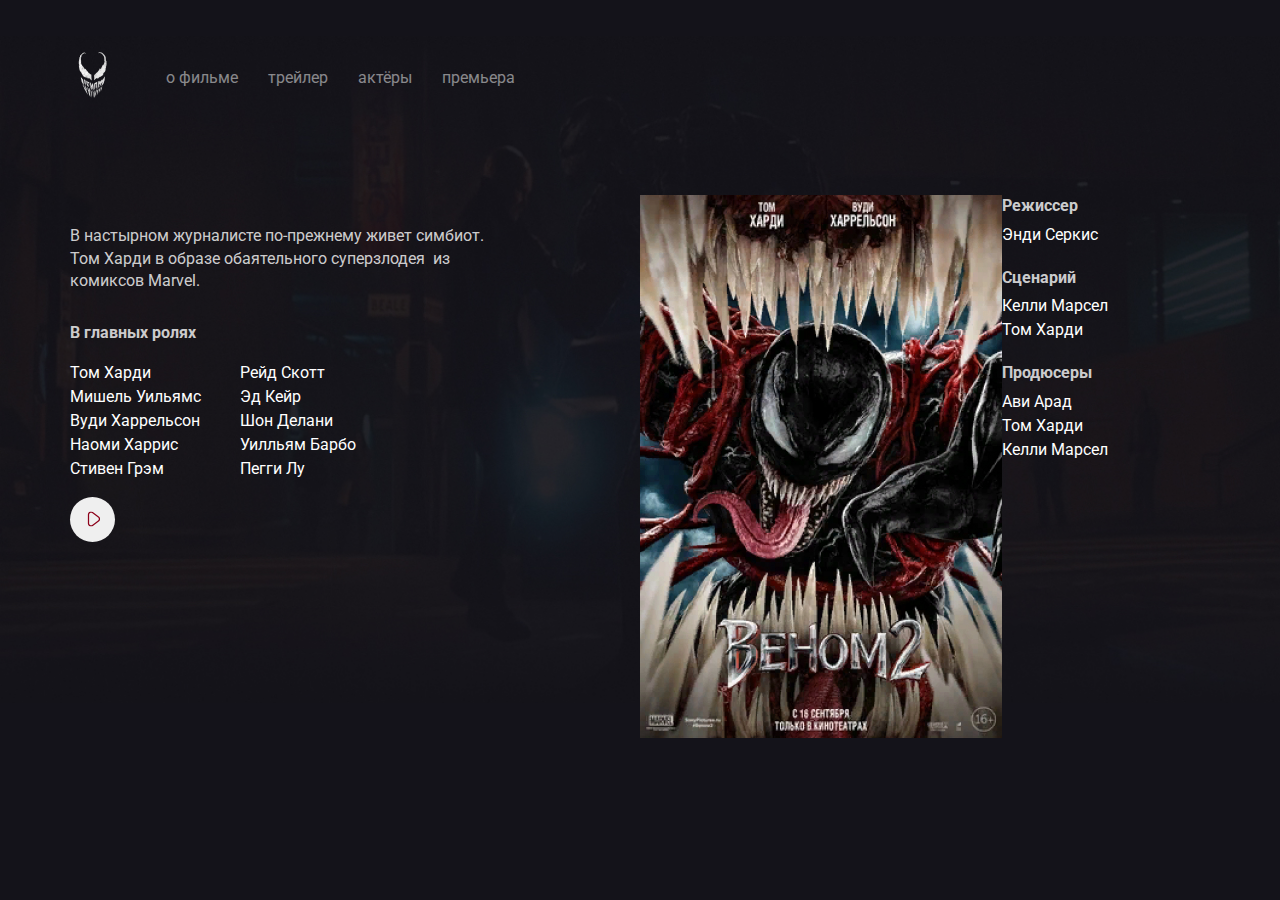
==== about.html @ fcde6d67 "Add files via upload" ====
<!DOCTYPE html>
<html lang="ru">
<head>
	<meta charset="utf-8">
	<meta http-equiv="X-UA-Compatible" content="IE=edge">
	<meta name="viewport" content="width=device-width, initial-scale=1.0">
	<title>о фильме</title>
	<link rel="preconnect" href="https://fonts.gstatic.com">
    <link href="https://fonts.googleapis.com/css2?family=Roboto:wght@400;700&display=swap" rel="stylesheet">
    <link rel="stylesheet" href="css/normalize.css">
	<link rel="stylesheet" href="css/style.css">
</head>
<body class='primary-bg'>
	<div class="container">
		<header class="header">
		<a href="/" class="logo-link">
			<img width="46" heigth="71" src="image/logo.png" alt="logo: Venom" class="logo-image">
		</a>
		<nav class="nav">
			<ul class="nav-menu">
				<li class="nav-menu-item">
					<a href="about.html" class="nav-menu-link">о фильме</a>
				</li>
				<li class="nav-menu-item">
					<a href="trailer.html" class="nav-menu-link">трейлер</a>
				</li>
				<li class="nav-menu-item">
					<a href="actors.html" class="nav-menu-link">актёры</a>
				</li>
				<li class="nav-menu-item">
					<a href="premier.html" class="nav-menu-link">премьера</a>
				</li>
		    </ul>
		</nav>
		</header>
		<div class="content">
			<div class="col">
				<h2 class="content-title"></h2>
				<p class="content-text">В настырном журналисте по-прежнему живет симбиот.  Том Харди в образе обаятельного суперзлодея  из комиксов Marvel.</p>
				<h3 class="content-subtitle">В главных ролях</h3>
				<ul class="list colum-2">
					<li class="list-item">Том Харди</li>
					<li class="list-item">Мишель Уильямс</li>
					<li class="list-item">Вуди Харрельсон</li>
					<li class="list-item">Наоми Харрис</li>
					<li class="list-item">Стивен Грэм</li>
					<li class="list-item">Рейд Скотт</li>
					<li class="list-item">Эд Кейр</li>
					<li class="list-item">Шон Делани</li>
					<li class="list-item">Уилльям Барбо</li>
					<li class="list-item">Пегги Лу</li>
				</ul>
				<div class="trailer">
					<button class="play">
						<img src="/image/play.svg" alt="icon: play " class="play-icon">
					</button>
				</div>
			</div>
			<div class="col">
				<div class="poster-wrapper">
					<img src="/image/poster.jpg" alt="icon: poster" class="poster-icon">
					<div class="creators">
						<h3 class="content-subtitle">Режиссер</h3>
						<ul class="list">
							<li class="list-item">Энди Серкис</li>
						</ul>
						<h3 class="content-subtitle">Сценарий</h3>
						<ul class="list">
							<li class="list-item">Келли Марсел</li>
							<li class="list-item">Том Харди</li>
						</ul>
						<h3 class="content-subtitle">Продюсеры</h3>
						<ul class="list">
							<li class="list-item">Ави Арад</li>
							<li class="list-item">Том Харди</li>
							<li class="list-item">Келли Марсел</li>
						</ul>
					</div>
				</div>
			</div>
		</div>
	</div>
</body>
</html>
---- css/style.css ----
body{
	color: #fff;
	font-family: "Roboto", sans-serif;
	background-color: #14131a;
}
.container{
	max-width: 1140px;
	margin: auto;
}
.header{
	display: flex;
	align-items: center;
	margin-top: 40px;
	margin-bottom: 80px;
}
.logo-link{
	display: inline-block;
	margin-right: 50px;
}
.nav-menu{
	margin: 0;
	padding: 0;
	list-style: none;
	display: flex;
}
.nav-menu-item{
	margin-right: 30px;
}
.nav-menu-link{
	text-decoration: none;
	color: rgba(255, 255, 255, 0.5);
}
.film-date{
	display: block;
	font-size: 24px;
	line-height: 28px;
	margin-bottom: 38px;
	color: rgba(255, 255, 255, 0.8);
}
.film-description{
	margin-top: 40px;
	max-width: 423px;
	font-size: 16px;
	line-height: 140%;
	color: rgba(255, 255, 255, 0.8);
}
.button{
	padding: 15px 30px;
	border: none;
	border-radius: 5px;
	text-decoration: none;
	cursor: pointer;
}
.button-icon, .button-text{
	display: inline-block;
	vertical-align: middle;
}
.button-text{
	font-size: 14px;
	line-height: 16px;
	margin-left: 10px;
}
.button-primary{
	color: #8d0019;
	background-color: #fff;
}
.button-link{
	color: #fff;
}
.button-group{
	margin-top: 70px;
}
.venom{
	position: absolute;
	top: 0px;
	right: 0px;
}
.blood{
	background: url('../image/blood.png') no-repeat top right, #14131a url('../image/background.jpg') no-repeat center center / 100%;
}
.primary-bg{
	background: #14131a url('../image/background.jpg') no-repeat center center / 100%;
}
.content{
	display: flex;
}
.col{
	flex-basis: 50%;
}
.content-title{
	font-weight: bold;
	font-size: 36px;
	line-height: 42px;
	color: rgba(255, 255, 255, 0.8);
	margin-bottom: 20px;
}
.content-subtitle{
	font-size: 16px;
	line-height: 140%;
	color: rgba(255, 255, 255, 0.8);
	margin-bottom: 15px;
	margin-top: 0px;
}
.content-text{
	font-size: 16px;
	line-height: 140%;
	color: rgba(255, 255, 255, 0.8);
	max-width: 423px;
	margin-bottom: 30px;
}
.content .list{
	list-style-type: none;
	padding:0;
}
.list-item{
	line-height: 1.5;
}
.colum-2{
	-webkit-column-count: 2;
	-moz-column-count: 2;
	column-count: 2;
	-webkit-column-gap: 20px;
	-moz-column-gap: 20px;
	column-gap: 20px;
	max-width: 320px;
}
.content .traler{
	width: 356px;
	height: 205px;
	background: url('../image/trailer-cover.jpg') no-repeat center / contain;
	border-radius: 5px;
	display: flex;
	align-items: center;
	justify-content: center;
	margin-top: 33px;
}
.trailer .play{
	width: 45px;
	height: 45px;
	border-radius: 50%;
	border: none;
	cursor: pointer;
}
.trailer .play-icon{
	transform: translate(1px, 2px);
}
.poster-wrapper{
	display: flex;
	align-items: start;
}
.poster{
	width: 362px;
	border-radius: 5px;
	margin-right: 30px;
}
.poster-wrapper .content-subtitle{
	margin-bottom: 5px;
}
.poster-wrapper .list{
	margin: 0;
	margin-bottom: 20px;
}
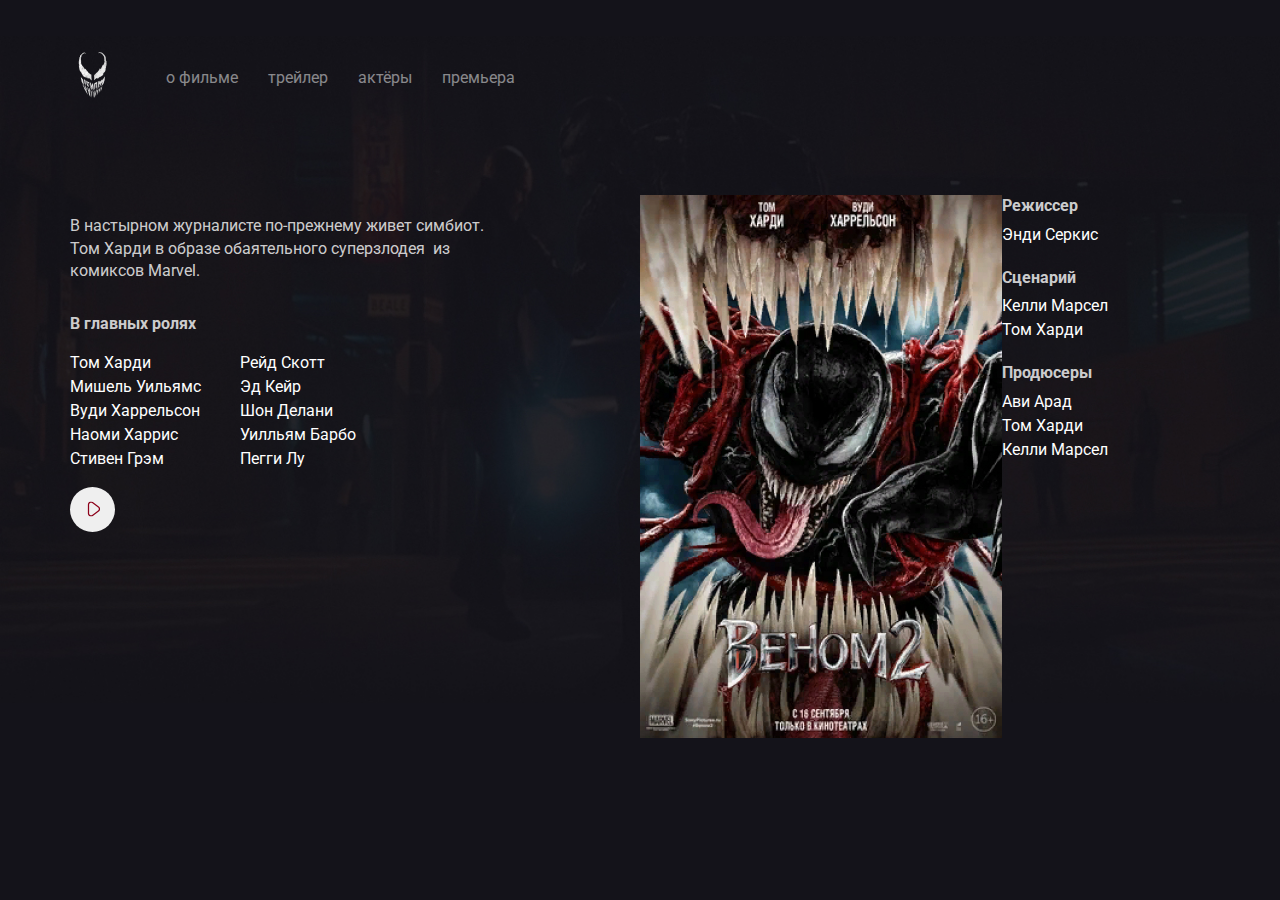
==== commit ec3aea29: "Add files via upload" ====
--- a/about.html
+++ b/about.html
@@ -13,7 +13,7 @@
 <body class='primary-bg'>
 	<div class="container">
 		<header class="header">
-		<a href="/" class="logo-link">
+		<a href="index.html" class="logo-link">
 			<img width="46" heigth="71" src="image/logo.png" alt="logo: Venom" class="logo-image">
 		</a>
 		<nav class="nav">
--- a/css/style.css
+++ b/css/style.css
@@ -93,6 +93,7 @@
 	line-height: 42px;
 	color: rgba(255, 255, 255, 0.8);
 	margin-bottom: 20px;
+	margin-top: 0px;
 }
 .content-subtitle{
 	font-size: 16px;
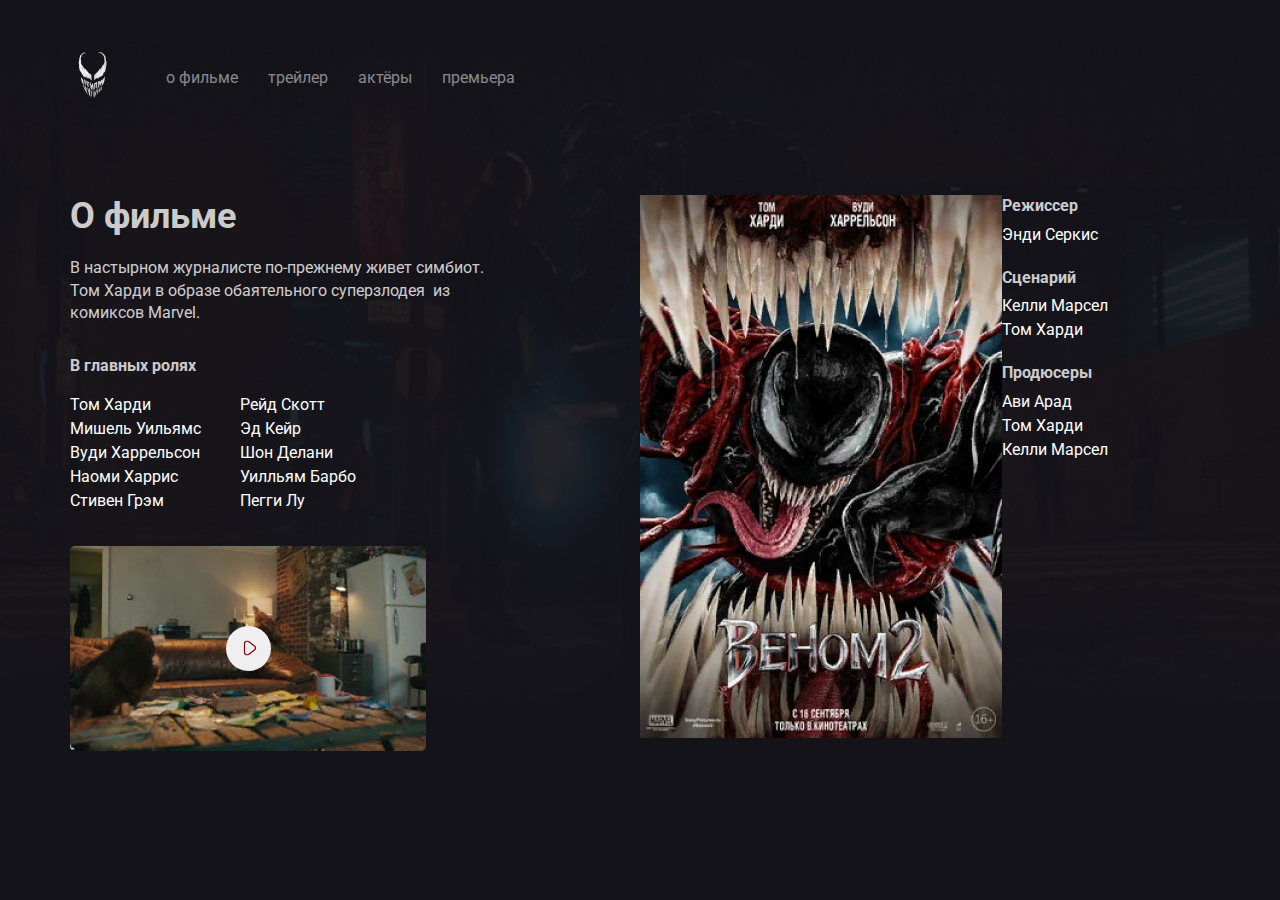
==== commit 9fb0957b: "Add files via upload" ====
--- a/about.html
+++ b/about.html
@@ -35,7 +35,7 @@
 		</header>
 		<div class="content">
 			<div class="col">
-				<h2 class="content-title"></h2>
+				<h2 class="content-title">О фильме</h2>
 				<p class="content-text">В настырном журналисте по-прежнему живет симбиот.   Том Харди в образе обаятельного суперзлодея   из комиксов Marvel.</p>
@@ -54,13 +54,13 @@
 				</ul>
 				<div class="trailer">
 					<button class="play">
-						<img src="/image/play.svg" alt="icon: play " class="play-icon">
+						<img src="image/play.svg" alt="icon: play " class="play-icon">
 					</button>
 				</div>
 			</div>
 			<div class="col">
 				<div class="poster-wrapper">
-					<img src="/image/poster.jpg" alt="icon: poster" class="poster-icon">
+					<img src="image/poster.jpg" alt="icon: poster" class="poster-icon">
 					<div class="creators">
 						<h3 class="content-subtitle">Режиссер</h3>
 						<ul class="list">
--- a/css/style.css
+++ b/css/style.css
@@ -125,7 +125,7 @@
 	column-gap: 20px;
 	max-width: 320px;
 }
-.content .traler{
+.content .trailer{
 	width: 356px;
 	height: 205px;
 	background: url('../image/trailer-cover.jpg') no-repeat center / contain;
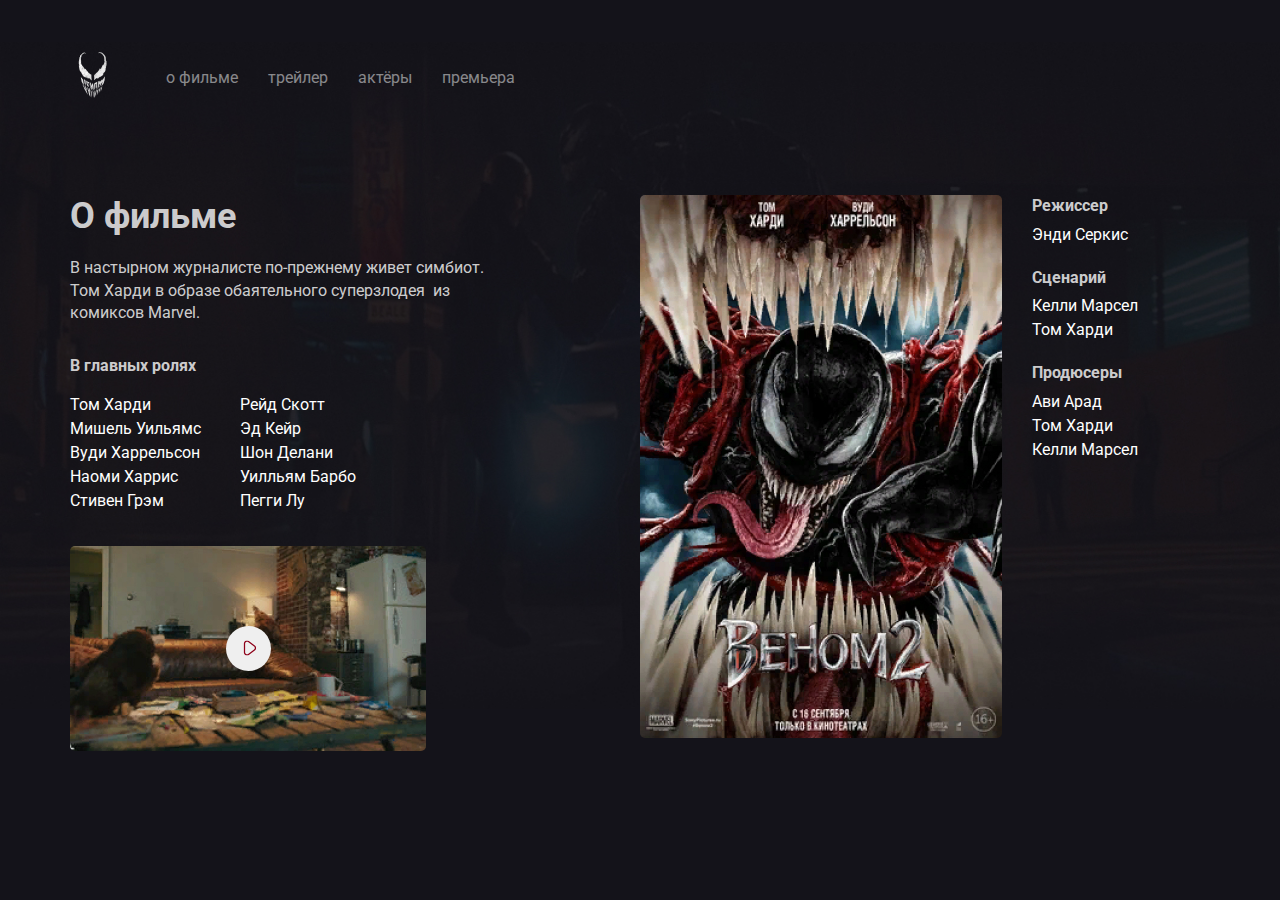
==== commit ebbd1897: "Add files via upload" ====
--- a/about.html
+++ b/about.html
@@ -17,6 +17,14 @@
 			<img width="46" heigth="71" src="image/logo.png" alt="logo: Venom" class="logo-image">
 		</a>
 		<nav class="nav">
+			<button class="menu-button">
+				<span class="menu-button-text">меню</span>
+				<img src="image/menu.svg" alt="icon: burger menu" class="menu-button-icon">
+			</button>
+			<button class="menu-close">
+				<span class="menu-close-text">закрыть</span>
+				<img src="image/arrow.svg" alt="icon: arrow right" class="menu-close-icon">
+			</button>
 			<ul class="nav-menu">
 				<li class="nav-menu-item">
 					<a href="about.html" class="nav-menu-link">о фильме</a>
@@ -82,5 +90,6 @@
 			</div>
 		</div>
 	</div>
+	<script src="js/main.js"></script>
 </body>
 </html>--- a/css/style.css
+++ b/css/style.css
@@ -3,8 +3,12 @@
 	font-family: "Roboto", sans-serif;
 	background-color: #14131a;
 }
+img{
+	max-width: 100%;
+}
 .container{
 	max-width: 1140px;
+	width: 90%;
 	margin: auto;
 }
 .header{
@@ -34,15 +38,18 @@
 	display: block;
 	font-size: 24px;
 	line-height: 28px;
-	margin-bottom: 38px;
+	margin-bottom: 2%;
 	color: rgba(255, 255, 255, 0.8);
 }
 .film-description{
-	margin-top: 40px;
+	margin-top: 3%;
 	max-width: 423px;
 	font-size: 16px;
 	line-height: 140%;
 	color: rgba(255, 255, 255, 0.8);
+}
+.film-logo{
+	width: 70%;
 }
 .button{
 	padding: 15px 30px;
@@ -68,15 +75,17 @@
 	color: #fff;
 }
 .button-group{
-	margin-top: 70px;
+	margin-top: 5%;
 }
 .venom{
 	position: absolute;
 	top: 0px;
 	right: 0px;
+	max-width: 728px;
+	width: 50%;
 }
 .blood{
-	background: url('../image/blood.png') no-repeat top right, #14131a url('../image/background.jpg') no-repeat center center / 100%;
+	background: url('../image/blood.png') no-repeat top right / 70%, #14131a url('../image/background.jpg') no-repeat center center / 100%;
 }
 .primary-bg{
 	background: #14131a url('../image/background.jpg') no-repeat center center / 100%;
@@ -149,7 +158,7 @@
 	display: flex;
 	align-items: start;
 }
-.poster{
+.poster-icon{
 	width: 362px;
 	border-radius: 5px;
 	margin-right: 30px;
@@ -160,4 +169,125 @@
 .poster-wrapper .list{
 	margin: 0;
 	margin-bottom: 20px;
+}
+.menu-button{
+	display: none;
+}
+.menu-close{
+	display: none;
+}
+@media (max-width: 1024px){
+	.content{
+		flex-direction: column;
+		margin-bottom: 5%
+	}
+	.col{
+		margin-bottom: 5%
+	}
+	.header{
+		margin-bottom: 4%;
+	}
+	.film{
+		margin-top: 20%;
+	}
+}
+@media (max-width: 768px){
+	.blood{
+		background: #14131a;
+	}
+	.venom{
+	margin-top: 20%;
+	}
+}
+@media (max-width: 576px){
+	.venom{
+		top: 20%;
+		width: 30%;
+	}
+	.nav-menu{
+		position: fixed;
+		left: 0;
+		top: 0;
+		z-index: 9;
+		width: 100%;
+		height: 100%;
+		background-color: #fff;
+		display: flex;
+		justify-content: center;
+		align-items: center;
+		flex-direction: column;
+		transform: translateX(100%);
+		transition: transform 0.2s;
+	}
+	.nav-menu-item{
+		margin-top: 2%;
+		margin-bottom: 2%;
+		margin-right: 0;
+	}
+	.menu-close{
+		position: fixed;
+		opacity: 0;
+		right: 25px;
+		top: 65px;
+		display: flex;
+		align-items: center;
+		z-index: 10;
+		border: none;
+		background-color: #fff;
+		cursor: pointer;
+		transform: translateX(300%);
+		transition: transform 0.2s;
+		transition-delay: 0.4s;
+	}
+	.is-active{
+		transform: translateX(0%);
+		opacity: 1;
+	}
+	.menu-close-text{
+		margin-right: 10px;
+	}
+	.nav-menu-link{
+		color: #14131a;
+	}
+	.nav{
+		margin-left: auto;
+	}
+	.menu-button{
+		display: flex;
+		align-items: center;
+		justify-content: center;
+		padding: 10px;
+		border: none;
+		background-color: #14131a;
+		cursor: pointer;
+		color: #fff;
+	}
+	.menu-button-text{
+		margin-right: 10px;
+	}
+	.button-group{
+		display: flex;
+		align-items: center;
+		justify-content: center;
+		flex-direction: column;
+	}
+	.film-text{
+		text-align: center;
+	}
+	.poster-wrapper{
+		flex-direction: column;
+	}
+	.poster {
+		margin-bottom: 4%;
+		margin-right: 0;
+		width: 100%;
+		max-width: 350px;
+	}
+	.content.trailer{
+		max-width: 350px;
+		width: 100%;
+	}
+	.column-2{
+		column-count: 1;
+	}
 }